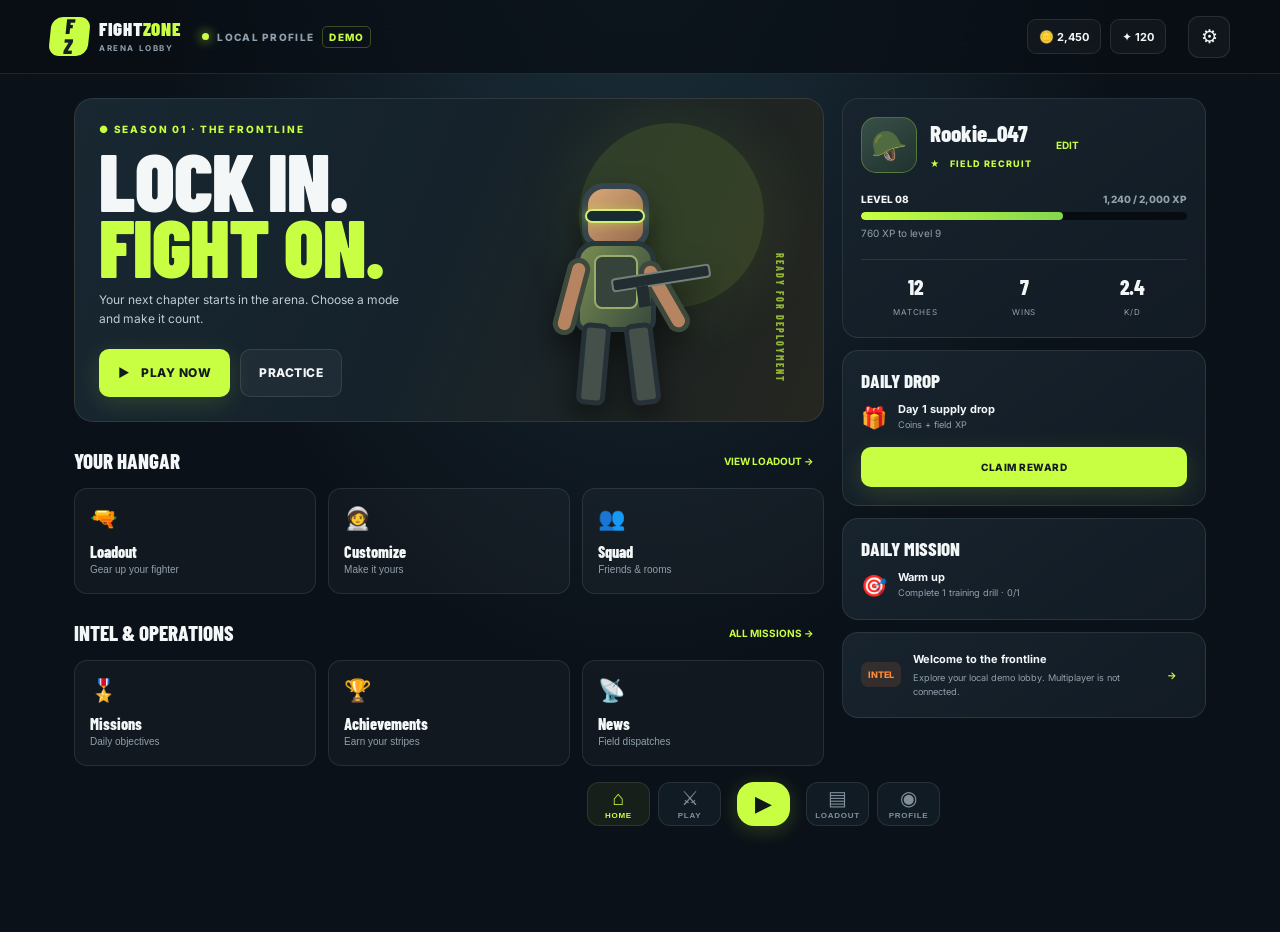
==== lobby.html @ 8ebbaed4 "Add interactive mobile-first FIGHTZONE lobby demo" ====
<!doctype html>
<html lang="en">
<head>
  <meta charset="UTF-8">
  <meta name="viewport" content="width=device-width, initial-scale=1, viewport-fit=cover">
  <meta name="theme-color" content="#0b1118">
  <meta name="description" content="FIGHTZONE — your fighter lobby.">
  <title>FIGHTZONE — Lobby</title>
  <link rel="preconnect" href="https://fonts.googleapis.com">
  <link rel="preconnect" href="https://fonts.gstatic.com" crossorigin>
  <link href="https://fonts.googleapis.com/css2?family=Barlow+Condensed:wght@600;700;800;900&family=Inter:wght@400;500;600;700;800&display=swap" rel="stylesheet">
  <link rel="stylesheet" href="lobby.css">
</head>
<body>
  <div class="ambient ambient-a" aria-hidden="true"></div><div class="ambient ambient-b" aria-hidden="true"></div>
  <header class="topbar">
    <a class="brand" href="#home" aria-label="FIGHTZONE home"><span class="brand-icon">F<span>Z</span></span><span>FIGHT<span>ZONE</span><small>ARENA LOBBY</small></span></a>
    <div class="top-status"><i></i> LOCAL PROFILE <span class="beta">DEMO</span></div>
    <div class="wallet"><span>🪙 <b id="coin-count">2,450</b></span><span>✦ <b id="gem-count">120</b></span></div>
    <button class="icon-button" data-screen="settings" aria-label="Open settings">⚙</button>
  </header>
  <main id="app" class="app-main" tabindex="-1"></main>
  <nav class="bottom-nav" aria-label="Main navigation">
    <button class="nav-item active" data-screen="home"><span>⌂</span><small>HOME</small></button>
    <button class="nav-item" data-screen="modes"><span>⚔</span><small>PLAY</small></button>
    <button class="nav-item nav-play" data-screen="modes" aria-label="Play"><span>▶</span></button>
    <button class="nav-item" data-screen="inventory"><span>▤</span><small>LOADOUT</small></button>
    <button class="nav-item" data-screen="profile"><span>◉</span><small>PROFILE</small></button>
  </nav>
  <div class="toast" id="toast" role="status" aria-live="polite"></div>
  <script src="lobby.js"></script>
</body>
</html>
---- lobby.css ----
@import url('https://fonts.googleapis.com/css2?family=Barlow+Condensed:wght@600;700;800;900&family=Inter:wght@400;500;600;700;800&display=swap');
:root{--bg:#0b1118;--panel:#131d27;--panel2:#182531;--line:rgba(222,239,250,.1);--text:#f4f7f8;--muted:#91a0ad;--lime:#c8ff42;--orange:#ff8b38;--cyan:#5be3dc;--font:'Inter',sans-serif;--display:'Barlow Condensed',sans-serif}*{box-sizing:border-box}html{min-height:100%;background:var(--bg);scroll-behavior:smooth}body{margin:0;min-height:100vh;color:var(--text);font-family:var(--font);background:radial-gradient(ellipse at 50% -20%,#1d3340 0,transparent 55%),var(--bg);padding-bottom:calc(88px + env(safe-area-inset-bottom));overflow-x:hidden}.ambient{position:fixed;pointer-events:none;filter:blur(100px);opacity:.12;border-radius:50%;z-index:-1}.ambient-a{width:260px;height:260px;background:#a5ef37;top:24%;left:-170px}.ambient-b{width:300px;height:300px;background:#ff753c;top:70%;right:-200px}.topbar{height:74px;padding:0 max(18px,calc((100vw - 1180px)/2));display:flex;align-items:center;gap:22px;border-bottom:1px solid var(--line);background:rgba(9,15,21,.78);backdrop-filter:blur(18px);position:sticky;top:0;z-index:5}.brand{display:flex;align-items:center;gap:10px;color:var(--text);font-family:var(--display);font-weight:900;letter-spacing:.7px;font-size:19px;text-decoration:none;line-height:.9}.brand>span:last-child>span{color:var(--lime)}.brand small{display:block;color:var(--muted);font:700 8px var(--font);letter-spacing:1.6px;margin-top:5px}.brand-icon{height:39px;width:39px;display:grid;place-items:center;background:var(--lime);color:#101820;border-radius:11px;font-size:21px;transform:skew(-6deg)}.brand-icon span{color:#16212a}.top-status{font-size:10px;letter-spacing:1.3px;font-weight:800;color:var(--muted);display:flex;align-items:center;gap:8px}.top-status i,.online-dot{height:7px;width:7px;background:var(--lime);border-radius:50%;box-shadow:0 0 12px var(--lime)}.beta{color:var(--lime);border:1px solid #c8ff4240;padding:4px 6px;border-radius:5px}.wallet{margin-left:auto;display:flex;gap:9px}.wallet span{font-size:12px;background:#ffffff09;border:1px solid var(--line);padding:9px 11px;border-radius:9px}.wallet b{font-size:11px}.icon-button{width:42px;height:42px;background:#ffffff09;border:1px solid var(--line);border-radius:11px;color:var(--text);font-size:19px;cursor:pointer}.app-main{max-width:1180px;margin:0 auto;padding:24px 24px 36px;min-height:calc(100vh - 162px)}.screen{animation:appear .24s ease both}@keyframes appear{from{opacity:0;transform:translateY(7px)}to{opacity:1;transform:none}}.eyebrow{font-size:10px;font-weight:800;letter-spacing:1.8px;color:var(--lime);margin:0 0 9px}.screen-heading{font:800 clamp(29px,5vw,43px)/.95 var(--display);text-transform:uppercase;margin:0}.screen-lead{font-size:13px;color:var(--muted);line-height:1.6;margin:9px 0 22px}.home-grid{display:grid;grid-template-columns:minmax(0,1.65fr) minmax(270px,.8fr);gap:18px}.hero-card{min-height:315px;position:relative;overflow:hidden;border:1px solid var(--line);border-radius:19px;background:linear-gradient(112deg,#182731 0%,#15222b 47%,#25261f 100%);padding:24px;display:flex;align-items:center}.hero-copy{position:relative;z-index:2;max-width:53%}.hero-copy h1{font:900 clamp(42px,8vw,82px)/.8 var(--display);letter-spacing:-1px;margin:12px 0}.hero-copy h1 span{color:var(--lime)}.hero-copy p:not(.eyebrow){font-size:12px;color:#c0ccd2;line-height:1.6;max-width:300px}.hero-art{position:absolute;right:5%;bottom:0;width:45%;height:100%;display:flex;align-items:flex-end;justify-content:center}.art-sun{position:absolute;width:185px;height:185px;border-radius:50%;background:#c9ff4220;top:24px;right:22px;box-shadow:0 0 75px #c9ff421a}.fighter{position:relative;width:120px;height:230px;margin-bottom:8px;filter:drop-shadow(0 15px 15px #0008);animation:bob 3s ease-in-out infinite}.fighter .head{position:absolute;width:67px;height:65px;top:0;left:25px;border-radius:22px 22px 18px 18px;background:linear-gradient(140deg,#d9a878,#976b4e);border:6px solid #35454b}.fighter .visor{position:absolute;z-index:2;top:26px;left:28px;width:60px;height:14px;background:#172b30;border:2px solid #d4ef76;border-radius:8px;box-shadow:0 0 12px #c8ff4270}.fighter .torso{position:absolute;top:58px;left:18px;width:81px;height:91px;border-radius:20px 20px 12px 12px;background:linear-gradient(120deg,#788c52,#394b3d);border:5px solid #26363a}.fighter .vest{position:absolute;top:72px;left:37px;width:44px;height:54px;background:#35433a;border:2px solid #9aab6b;border-radius:8px}.fighter .arm{position:absolute;top:74px;width:23px;height:79px;border-radius:13px;background:#b78461;border:5px solid #3c493c}.fighter .arm.one{left:3px;transform:rotate(15deg)}.fighter .arm.two{right:1px;transform:rotate(-30deg)}.fighter .gun{position:absolute;z-index:3;top:88px;right:-34px;width:100px;height:14px;border-radius:4px;background:#222d31;border:2px solid #73817a;transform:rotate(-9deg)}.fighter .gun:after{content:'';position:absolute;left:22px;top:10px;width:12px;height:21px;background:#222d31}.fighter .leg{position:absolute;top:140px;width:29px;height:82px;background:#46504a;border:5px solid #253136;border-radius:8px}.fighter .leg.one{left:22px;transform:rotate(5deg)}.fighter .leg.two{right:20px;transform:rotate(-7deg)}.art-caption{position:absolute;right:0;top:48%;font:800 10px var(--display);color:#c8ff42a8;letter-spacing:2px;writing-mode:vertical-rl}.action-row{display:flex;gap:10px;margin-top:20px;flex-wrap:wrap}.button{min-height:48px;padding:0 18px;border-radius:10px;border:1px solid transparent;font:800 12px var(--font);letter-spacing:.5px;cursor:pointer;transition:transform .18s,filter .18s,background .18s}.button:active,.nav-item:active{transform:scale(.97)}.button:hover{filter:brightness(1.08)}.button-primary{background:var(--lime);color:#121a1e;box-shadow:0 6px 24px #c8ff4225}.button-secondary{background:#ffffff0b;border-color:var(--line);color:var(--text)}.button-orange{background:var(--orange);color:#171717}.button:disabled{opacity:.45;cursor:not-allowed}.panel{background:linear-gradient(145deg,#17232d,#121b24);border:1px solid var(--line);border-radius:16px;padding:18px}.player-card{display:flex;flex-direction:column;justify-content:space-between}.player-ident{display:flex;align-items:center;gap:13px}.avatar{height:56px;width:56px;border-radius:15px;display:grid;place-items:center;font-size:29px;background:linear-gradient(145deg,#385047,#20322f);border:1px solid #bcff4645}.player-ident h2{margin:0 0 4px;font:800 23px var(--display)}.rank{font-size:9px;color:var(--lime);font-weight:800;letter-spacing:1.2px}.level-row{display:flex;justify-content:space-between;align-items:center;font-size:10px;font-weight:800;margin:20px 0 7px}.level-row span:last-child{color:var(--muted)}.xp-track{height:8px;background:#070c10;border-radius:9px;overflow:hidden}.xp-fill{height:100%;width:62%;background:linear-gradient(90deg,var(--lime),#84d64e);border-radius:9px}.xp-caption{margin-top:7px;color:var(--muted);font-size:10px}.quick-stats{display:grid;grid-template-columns:repeat(3,1fr);margin-top:20px;padding-top:14px;border-top:1px solid var(--line);text-align:center}.quick-stats strong{display:block;font:800 21px var(--display)}.quick-stats small{font-size:8px;color:var(--muted);letter-spacing:.8px}.section-row{display:flex;align-items:center;justify-content:space-between;margin:23px 0 11px}.section-row h2{font:800 21px var(--display);margin:0;text-transform:uppercase}.text-link{color:var(--lime);background:none;border:0;font:700 10px var(--font);cursor:pointer;padding:10px}.tiles{display:grid;grid-template-columns:repeat(3,1fr);gap:12px}.tile{background:#ffffff08;border:1px solid var(--line);border-radius:13px;padding:15px;min-height:106px;cursor:pointer;text-align:left;color:var(--text);transition:.2s}.tile:hover{border-color:#c8ff4270;transform:translateY(-2px)}.tile-icon{font-size:22px;display:block;margin-bottom:10px}.tile b{font:800 16px var(--display);display:block}.tile small{font-size:10px;color:var(--muted)}.home-side{display:grid;gap:12px;align-content:start}.side-title{font:800 19px var(--display);margin:0 0 10px}.mission{display:flex;gap:11px;align-items:center}.mission-icon{font-size:21px}.mission p{font-size:11px;line-height:1.4;margin:0;flex:1}.mission small{color:var(--muted)}.mini-progress{height:5px;background:#080e12;border-radius:5px;margin-top:7px}.mini-progress i{display:block;height:100%;width:65%;background:var(--lime);border-radius:5px}.reward-card{display:flex;align-items:center;gap:12px;background:linear-gradient(110deg,#3b3423,#20251e);border-color:#d6a64a35}.reward-art{font-size:27px}.reward-card p{flex:1;font-size:11px;color:#d4d7cf;line-height:1.45}.reward-card b{display:block;color:#fff;font-size:12px}.small-button{min-height:40px;padding:0 12px;font-size:10px}.news-card{display:flex;gap:12px;align-items:center}.news-badge{background:#ff8b3820;color:var(--orange);font-size:9px;font-weight:800;padding:7px;border-radius:7px}.news-card p{font-size:11px;margin:0;line-height:1.5}.news-card small{display:block;color:var(--muted);margin-top:4px}.mode-grid{display:grid;grid-template-columns:repeat(3,1fr);gap:13px}.mode-card{min-height:190px;display:flex;flex-direction:column;align-items:flex-start;position:relative;overflow:hidden}.mode-icon{font-size:28px;margin-bottom:10px}.mode-card h3{margin:0 0 7px;font:800 23px var(--display)}.mode-card p{margin:0 0 14px;color:var(--muted);font-size:11px;line-height:1.5;max-width:270px}.mode-footer{display:flex;align-items:center;justify-content:space-between;width:100%;margin-top:auto}.mode-count{font-size:9px;color:#b9c3c9}.coming{font-size:8px;font-weight:800;letter-spacing:.6px;color:#ffc17e;background:#ff9b2b18;padding:6px 7px;border-radius:6px}.live{color:var(--lime);background:#c8ff4214}.screen-toolbar{display:flex;gap:8px;overflow:auto;padding:2px 0 12px;scrollbar-width:none}.screen-toolbar::-webkit-scrollbar{display:none}.chip{white-space:nowrap;min-height:40px;padding:0 14px;color:#bdc7cd;background:#ffffff08;border:1px solid var(--line);border-radius:9px;font-size:10px;font-weight:800;cursor:pointer}.chip.active{color:var(--bg);background:var(--lime);border-color:var(--lime)}.item-grid{display:grid;grid-template-columns:repeat(4,1fr);gap:12px}.item-card{position:relative;min-height:190px;display:flex;flex-direction:column;align-items:flex-start;gap:9px}.item-preview{height:76px;width:100%;display:grid;place-items:center;border-radius:10px;background:radial-gradient(circle,#ffffff10,transparent 65%),#0c141b;font-size:37px}.rarity{position:absolute;right:12px;top:12px;font-size:8px;font-weight:800;text-transform:uppercase;letter-spacing:.7px;color:var(--rarity,#b9c7ce)}.rarity:before{content:'';display:inline-block;width:5px;height:5px;background:currentColor;border-radius:50%;margin:0 5px 1px 0}.item-card h3{font:800 18px var(--display);margin:0}.item-card p{font-size:9px;color:var(--muted);margin:0}.item-card .button{width:100%;min-height:39px;margin-top:auto}.equipped-tag{color:var(--lime);font-weight:800;font-size:9px}.weapon-layout{display:grid;grid-template-columns:1fr 1fr;gap:14px}.weapon-feature{min-height:230px;display:flex;flex-direction:column;justify-content:space-between}.weapon-emoji{font-size:70px;text-align:center;padding:20px}.weapon-feature h3{font:800 27px var(--display);margin:0}.stat-list{display:grid;gap:11px}.stat-line{display:grid;grid-template-columns:82px 1fr 28px;gap:8px;align-items:center;font-size:9px;color:var(--muted)}.stat-line i{height:6px;background:#080e12;border-radius:4px;overflow:hidden}.stat-line i b{height:100%;display:block;background:linear-gradient(90deg,var(--lime),#85d552)}.stat-line strong{color:var(--text);text-align:right}.subheading{font:800 19px var(--display);margin:20px 0 10px}.custom-grid{display:grid;grid-template-columns:1fr 1fr;gap:14px}.character-preview{min-height:290px;position:relative;display:grid;place-items:center;overflow:hidden;background:radial-gradient(circle at 50% 40%,#c8ff4219,transparent 52%),#101922}.character-preview .fighter{transform:scale(1.13);transform-origin:bottom center;margin-bottom:10px}.preview-label{position:absolute;left:15px;top:15px;font-size:9px;color:var(--muted);letter-spacing:1px}.options{display:flex;flex-wrap:wrap;gap:8px}.swatch{width:42px;height:42px;border-radius:11px;border:2px solid transparent;cursor:pointer}.swatch.selected{border-color:white;box-shadow:0 0 0 2px var(--lime)}.setting-row{display:flex;gap:18px;align-items:center;justify-content:space-between;padding:15px 0;border-bottom:1px solid var(--line)}.setting-row:last-child{border:0}.setting-copy strong{font-size:12px;display:block}.setting-copy small{color:var(--muted);font-size:10px;display:block;margin-top:4px}.setting-control{min-width:145px;display:flex;justify-content:flex-end;align-items:center;gap:8px}.setting-control select,.setting-control input[type=range]{width:145px}.setting-control select,.select-control{min-height:42px;padding:0 10px;background:#0b131a;color:var(--text);border:1px solid var(--line);border-radius:8px;font:600 11px var(--font)}input[type=range]{accent-color:var(--lime)}.toggle{appearance:none;width:44px;height:25px;background:#3a4650;border-radius:20px;position:relative;cursor:pointer;transition:.2s}.toggle:before{content:'';position:absolute;width:19px;height:19px;top:3px;left:3px;border-radius:50%;background:white;transition:.2s}.toggle:checked{background:#9cd532}.toggle:checked:before{left:22px;background:#172016}.setting-group{margin-bottom:13px}.setting-group h3{font:800 18px var(--display);margin:0;padding:4px 0}.social-grid{display:grid;grid-template-columns:1.2fr .8fr;gap:14px}.friend-row{display:flex;align-items:center;gap:10px;padding:12px 0;border-bottom:1px solid var(--line)}.friend-row:last-child{border:0}.friend-avatar{height:39px;width:39px;border-radius:11px;background:#263743;display:grid;place-items:center;font-size:20px}.friend-meta{flex:1}.friend-meta b{font-size:11px}.friend-meta small{display:block;color:var(--muted);font-size:9px;margin-top:4px}.social-note{background:#ffb84812;border:1px solid #ffb8482a;border-radius:9px;padding:12px;color:#e4c58e;font-size:10px;line-height:1.5;margin:12px 0}.form-input{width:100%;height:44px;border:1px solid var(--line);border-radius:9px;background:#0b131a;color:var(--text);padding:0 12px;font:12px var(--font);outline:none}.form-input:focus{border-color:var(--lime)}.form-label{display:block;color:var(--muted);font-weight:800;font-size:9px;letter-spacing:1px;margin:13px 0 7px}.profile-hero{display:flex;align-items:center;gap:18px}.profile-hero .avatar{width:78px;height:78px;font-size:40px}.profile-stats{display:grid;grid-template-columns:repeat(4,1fr);gap:10px;margin-top:15px}.stat-box{text-align:center;background:#ffffff07;border:1px solid var(--line);border-radius:11px;padding:14px 5px}.stat-box strong{font:800 26px var(--display);display:block}.stat-box small{font-size:8px;color:var(--muted);letter-spacing:.6px}.badge-grid{display:grid;grid-template-columns:repeat(4,1fr);gap:9px}.badge-card{text-align:center;padding:14px 5px}.badge-card span{font-size:25px;display:block;margin-bottom:7px}.badge-card b{font:700 12px var(--display);display:block}.badge-card small{color:var(--muted);font-size:8px}.bottom-nav{position:fixed;bottom:0;left:0;right:0;z-index:9;display:flex;justify-content:center;gap:4px;padding:8px 12px calc(8px + env(safe-area-inset-bottom));background:rgba(10,16,22,.95);border-top:1px solid var(--line);backdrop-filter:blur(18px)}.nav-item{border:0;background:transparent;color:#81909b;min-width:63px;height:57px;border-radius:12px;display:flex;flex-direction:column;align-items:center;justify-content:center;gap:3px;cursor:pointer}.nav-item span{font-size:20px;line-height:1}.nav-item small{font-size:8px;font-weight:800;letter-spacing:.7px}.nav-item.active{color:var(--lime);background:#c8ff4210}.nav-item.nav-play{width:53px;min-width:53px;height:53px;margin:0 8px;background:var(--lime);color:#10171a;border-radius:17px;box-shadow:0 4px 20px #c8ff4230}.nav-item.nav-play span{font-size:22px}.toast{position:fixed;z-index:20;bottom:calc(86px + env(safe-area-inset-bottom));left:50%;transform:translate(-50%,15px);opacity:0;pointer-events:none;background:#e4f1d2;color:#182016;font-weight:700;font-size:11px;padding:12px 16px;border-radius:10px;box-shadow:0 8px 30px #0008;transition:.2s;max-width:calc(100vw - 30px);text-align:center}.toast.show{opacity:1;transform:translate(-50%,0)}.empty{text-align:center;padding:35px;color:var(--muted)}.empty span{font-size:35px;display:block;margin-bottom:10px}.muted{color:var(--muted)}
@media(min-width:850px){.bottom-nav{position:static;background:transparent;border:0;backdrop-filter:none;padding:0;gap:8px;max-width:600px;margin:-84px auto 18px;justify-content:flex-end;pointer-events:none}.bottom-nav button{pointer-events:auto;background:#111b24;border:1px solid var(--line);height:44px}.bottom-nav .nav-play{height:44px;width:53px;border:0}.app-main{padding-bottom:100px}}
@media(max-width:700px){.topbar{height:64px;padding:0 13px;gap:10px}.brand{font-size:16px}.brand-icon{height:35px;width:35px}.top-status{display:none}.wallet{gap:5px}.wallet span{padding:8px 7px;font-size:10px}.wallet b{font-size:10px}.icon-button{height:39px;width:39px}.app-main{padding:17px 13px 25px}.home-grid{grid-template-columns:1fr}.hero-card{min-height:290px;padding:20px}.hero-copy{max-width:62%}.hero-copy h1{font-size:56px}.hero-art{right:3%;width:43%}.fighter{transform:scale(.85);transform-origin:bottom center}.hero-art .fighter{margin-bottom:0}.art-caption{right:-2px}.home-side{grid-template-columns:1fr 1fr}.home-side .panel:first-child{grid-column:span 2}.tiles{grid-template-columns:repeat(3,1fr);gap:8px}.tile{padding:12px;min-height:98px}.tile b{font-size:14px}.mode-grid{grid-template-columns:repeat(2,1fr);gap:9px}.mode-card{padding:13px;min-height:190px}.mode-card h3{font-size:20px}.item-grid{grid-template-columns:repeat(2,1fr);gap:9px}.item-card{padding:11px;min-height:180px}.weapon-layout,.custom-grid,.social-grid{grid-template-columns:1fr}.character-preview{min-height:250px}.profile-stats{grid-template-columns:repeat(2,1fr)}.badge-grid{grid-template-columns:repeat(2,1fr)}.setting-row{gap:8px}.setting-control{min-width:125px}.setting-control select,.setting-control input[type=range]{width:125px}}
@media(max-width:380px){.hero-copy{max-width:66%}.hero-copy h1{font-size:48px}.hero-art{right:-4%;width:43%}.action-row .button{padding:0 12px;font-size:10px}.home-side{grid-template-columns:1fr}.home-side .panel:first-child{grid-column:auto}.nav-item{min-width:55px}.tile{padding:10px 8px}.tile-icon{font-size:19px}.screen-heading{font-size:32px}}
@media(orientation:landscape) and (max-height:520px){body{padding-bottom:0}.bottom-nav{top:64px;bottom:auto;left:8px;right:auto;width:64px;height:calc(100vh - 72px);flex-direction:column;padding:8px;background:#0b1118dd;border:1px solid var(--line);border-radius:14px}.bottom-nav .nav-play{margin:4px 0}.app-main{margin-left:72px;padding-top:14px}.hero-card{min-height:250px}.hero-art .fighter{transform:scale(.8);transform-origin:bottom center}.toast{bottom:15px}}
@media(prefers-reduced-motion:reduce){*,*:before,*:after{scroll-behavior:auto!important;animation-duration:.01ms!important;transition-duration:.01ms!important}}
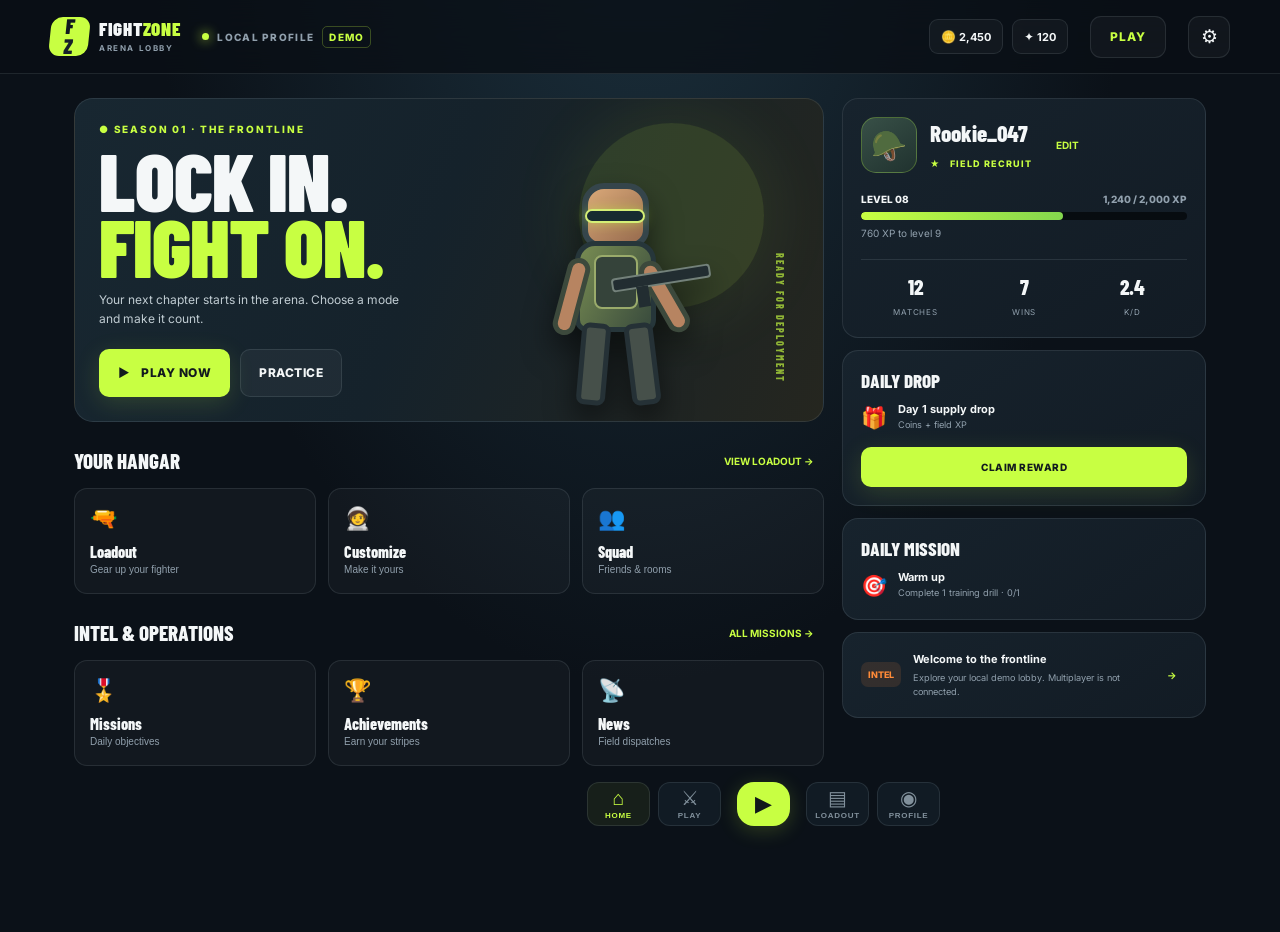
==== commit d6503fbd: "Build playable City Ruins game demo and graphics foundation" ====
--- a/lobby.html
+++ b/lobby.html
@@ -17,6 +17,7 @@
     <a class="brand" href="#home" aria-label="FIGHTZONE home"><span class="brand-icon">F<span>Z</span></span><span>FIGHT<span>ZONE</span><small>ARENA LOBBY</small></span></a>
     <div class="top-status"><i></i> LOCAL PROFILE <span class="beta">DEMO</span></div>
     <div class="wallet"><span>🪙 <b id="coin-count">2,450</b></span><span>✦ <b id="gem-count">120</b></span></div>
+    <a class="icon-button" href="game.html" aria-label="Play City Ruins" title="Play City Ruins" style="display:grid;place-items:center;width:auto;min-width:76px;padding:0 12px;color:#c8ff42;text-decoration:none;font-size:12px;font-weight:800;letter-spacing:.08em">PLAY</a>
     <button class="icon-button" data-screen="settings" aria-label="Open settings">⚙</button>
   </header>
   <main id="app" class="app-main" tabindex="-1"></main>
